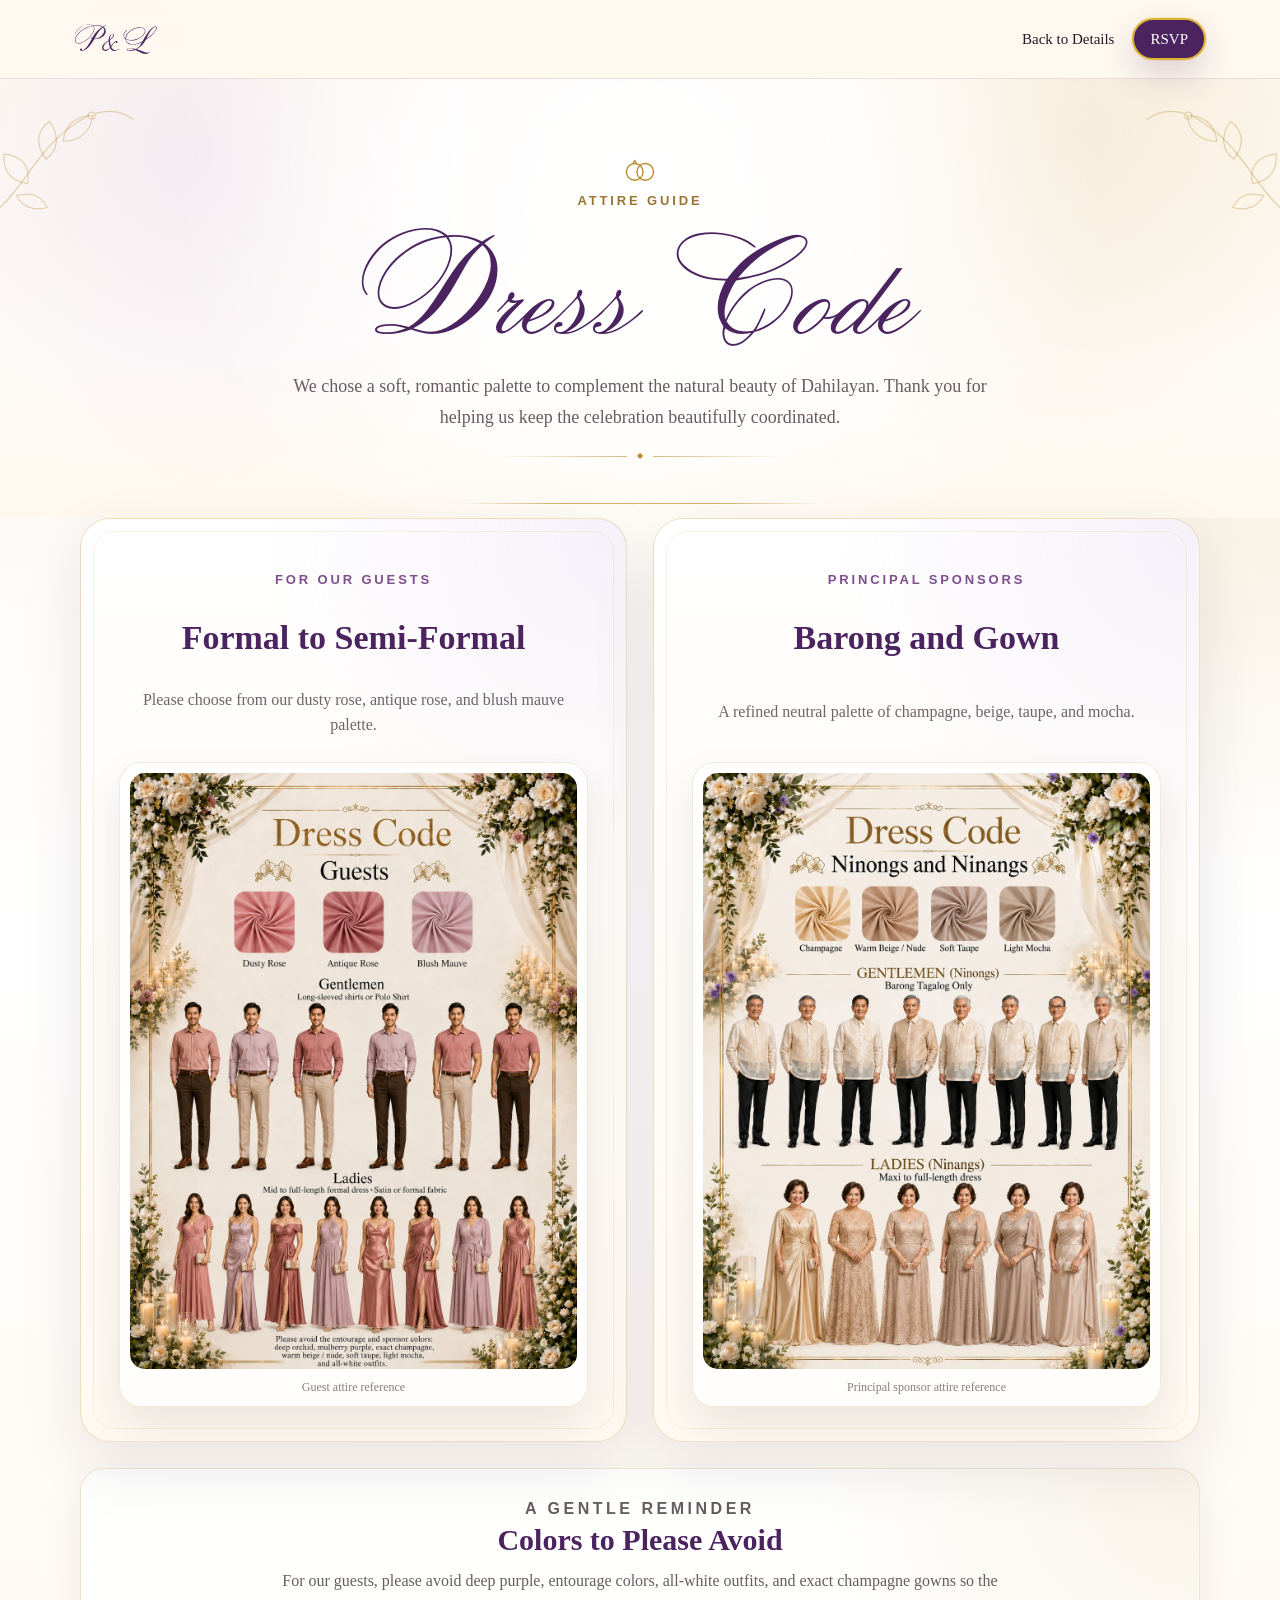
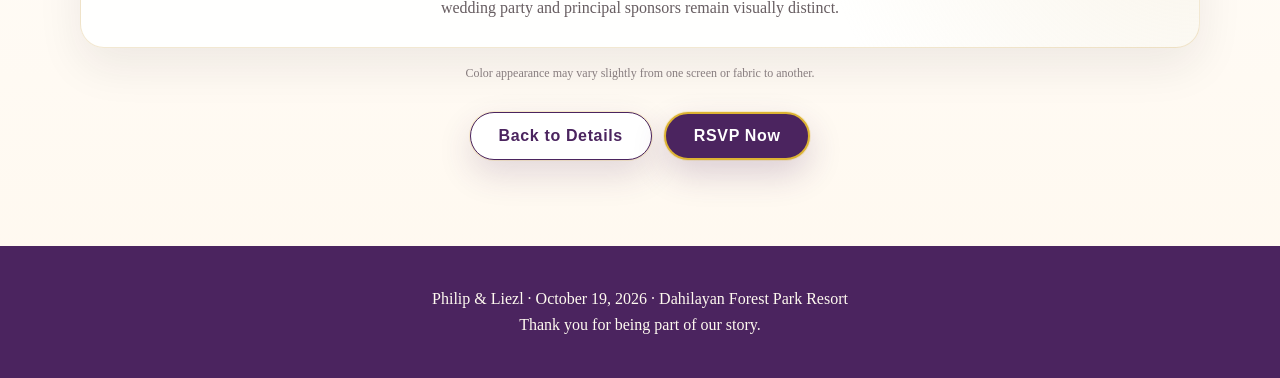
==== dress-code.html @ 493ddd89 "Change Dress Code bottom RSVP button text" ====
<!DOCTYPE html>
<html lang="en">
<head>
  <meta charset="UTF-8" />
  <meta name="viewport" content="width=device-width, initial-scale=1.0" />
  <title>Dress Code | Philip & Liezl</title>
  <meta name="description" content="Wedding dress code and color palette for Philip and Liezl's celebration on October 19, 2026." />
  <link rel="stylesheet" href="styles.css?v=dress-code-20260919" />
  <style>
    body {
      background:
        radial-gradient(circle at 10% 0%, rgba(217,198,232,.34), transparent 28%),
        radial-gradient(circle at 94% 14%, rgba(239,226,200,.68), transparent 28%),
        linear-gradient(180deg, #fffaf0 0%, #fff 48%, #fff8ee 100%);
    }

    .dress-page-hero {
      position: relative;
      overflow: hidden;
      padding: 78px 22px 58px;
      text-align: center;
      isolation: isolate;
      background:
        radial-gradient(circle at 50% 22%, rgba(255,255,255,.98) 0%, rgba(255,255,255,.78) 32%, transparent 64%),
        radial-gradient(circle at 16% 18%, rgba(217,198,232,.30), transparent 30%),
        radial-gradient(circle at 84% 12%, rgba(239,226,200,.58), transparent 30%),
        linear-gradient(180deg, #fffaf2 0%, #fffdf9 64%, #fff8ee 100%);
    }

    .dress-page-hero::after {
      content: "";
      position: absolute;
      left: 50%;
      bottom: 14px;
      width: min(360px, 62vw);
      height: 1px;
      transform: translateX(-50%);
      background: linear-gradient(90deg, transparent, rgba(199,158,73,.80) 28%, rgba(199,158,73,.80) 72%, transparent);
    }

    .dress-page-hero > * {
      position: relative;
      z-index: 2;
    }

    .dress-hero-rings {
      width: 42px;
      height: 28px;
      margin: 0 auto 8px;
      color: #b88a2e;
    }

    .dress-hero-rings svg {
      display: block;
      width: 100%;
      height: 100%;
    }

    .dress-hero-corner {
      position: absolute;
      z-index: 1;
      top: 18px;
      width: 178px;
      height: 132px;
      color: rgba(184,138,46,.34);
      pointer-events: none;
    }

    .dress-hero-corner svg {
      width: 100%;
      height: 100%;
      display: block;
      overflow: visible;
    }

    .dress-hero-corner.left {
      left: 0;
      transform: translate(-14px, -2px);
    }

    .dress-hero-corner.right {
      right: 0;
      transform: translate(14px, -2px) scaleX(-1);
    }

    .dress-page-hero .eyebrow {
      margin-top: 0;
      color: #9b7430;
    }

    .dress-hero-divider {
      display: flex;
      align-items: center;
      justify-content: center;
      gap: 10px;
      width: min(290px, 66vw);
      margin: 20px auto 0;
      color: #b88a2e;
      font-size: 8px;
      line-height: 1;
    }

    .dress-hero-divider::before,
    .dress-hero-divider::after {
      content: "";
      flex: 1;
      height: 1px;
      background: linear-gradient(90deg, transparent, rgba(184,138,46,.58));
    }

    .dress-hero-divider::after {
      background: linear-gradient(90deg, rgba(184,138,46,.58), transparent);
    }

    @font-face {
      font-family: "Citadel Script Std";
      src:
        url("assets/Citadel-Script-Std-Regular.otf") format("opentype"),
        local("Citadel Script Std"),
        local("CitadelScriptStd");
      font-style: normal;
      font-weight: 400;
      font-display: swap;
    }

    .dress-page-hero h1 {
      margin: 4px 0 12px;
      color: var(--deep-purple);
      font-size: clamp(48px, 7vw, 76px);
      line-height: 1.04;
    }

    .dress-page-title {
      width: auto;
      margin: 2px auto 10px !important;
      color: var(--deep-purple) !important;
      font-family: "Citadel Script Std", cursive !important;
      font-size: clamp(78px, 11vw, 132px) !important;
      font-weight: 400 !important;
      font-style: normal !important;
      line-height: 1.06 !important;
      letter-spacing: normal !important;
      text-transform: none !important;
      text-align: center;
    }

    .dress-page-hero .center-text {
      max-width: 720px;
      margin: 0 auto;
      color: rgba(60,47,53,.78);
      font-size: 18px;
      line-height: 1.7;
    }

    .dress-page-wrap {
      width: min(1120px, calc(100% - 32px));
      margin: 0 auto 86px;
    }

    .dress-guide-grid {
      display: grid;
      grid-template-columns: 1fr 1fr;
      gap: 26px;
      align-items: stretch;
    }

    .dress-guide-card {
      position: relative;
      overflow: hidden;
      padding: 38px 38px 34px;
      border-radius: 30px;
      background:
        radial-gradient(circle at 100% 0%, rgba(217,198,232,.24), transparent 34%),
        linear-gradient(180deg, rgba(255,255,255,.98), rgba(255,249,241,.98));
      border: 1px solid rgba(199,158,73,.30);
      box-shadow: 0 24px 64px rgba(36,23,38,.10);
    }

    .dress-guide-card::before {
      content: "";
      position: absolute;
      inset: 12px;
      border: 1px solid rgba(199,158,73,.13);
      border-radius: 22px;
      pointer-events: none;
    }

    .dress-guide-card > * {
      position: relative;
      z-index: 1;
    }

    .dress-guide-card .eyebrow {
      min-height: 18px;
      margin-bottom: 0;
      display: flex;
      align-items: center;
      justify-content: center;
    }

    .dress-guide-card h2 {
      min-height: 82px;
      margin: 8px 0 8px;
      display: flex;
      align-items: center;
      justify-content: center;
      text-align: center;
      font-size: 34px;
      line-height: 1.15;
    }

    .dress-type {
      min-height: 52px;
      margin: 0 0 24px;
      display: flex;
      align-items: center;
      justify-content: center;
      text-align: center;
      color: rgba(60,47,53,.74);
      font-size: 16px;
      line-height: 1.6;
    }

    .dress-reference-frame {
      margin: 20px 0 0;
      padding: 10px;
      border-radius: 22px;
      background: rgba(255,255,255,.82);
      border: 1px solid rgba(199,158,73,.22);
      box-shadow: 0 18px 42px rgba(36,23,38,.09);
    }

    .dress-reference-image {
      display: block;
      width: 100%;
      height: auto;
      border-radius: 15px;
      image-rendering: auto;
    }

    .dress-reference-caption {
      margin: 10px 8px 0;
      color: rgba(60,47,53,.62);
      font-size: 12px;
      line-height: 1.45;
      text-align: center;
    }

    .dress-note-panel {
      margin-top: 26px;
      padding: 26px 28px;
      border-radius: 24px;
      background:
        radial-gradient(circle at 100% 0%, rgba(239,226,200,.38), transparent 34%),
        rgba(255,255,255,.86);
      border: 1px solid rgba(199,158,73,.24);
      box-shadow: 0 18px 46px rgba(36,23,38,.08);
      text-align: center;
    }

    .dress-note-panel h2 {
      margin: 0 0 10px;
      color: var(--deep-purple);
      font-size: 30px;
    }

    .dress-note-panel p {
      max-width: 760px;
      margin: 0 auto;
      color: rgba(60,47,53,.78);
      font-size: 16px;
      line-height: 1.7;
    }

    .dress-actions {
      display: flex;
      gap: 12px;
      justify-content: center;
      flex-wrap: wrap;
      margin-top: 30px;
    }

    .dress-actions .btn.secondary {
      background: #ffffff !important;
      color: var(--deep-purple) !important;
      border: 1px solid var(--deep-purple) !important;
      box-shadow: 0 14px 34px rgba(75, 36, 95, 0.16), 0 0 0 1px rgba(242, 213, 107, 0.28) !important;
    }

    .dress-actions .btn.secondary:hover {
      background: #fffaf0 !important;
      color: var(--deep-purple) !important;
      border: 2px solid #dcb333 !important;
      box-shadow: 0 18px 40px rgba(75, 36, 95, 0.22), 0 0 0 1px rgba(242, 213, 107, 0.42) !important;
    }

    .screen-note {
      margin-top: 16px;
      color: rgba(60,47,53,.60);
      font-size: 12px;
      line-height: 1.5;
      text-align: center;
    }

    @media (max-width: 820px) {
      .dress-page-hero {
        padding: 56px 18px 46px;
      }

      .dress-hero-corner {
        top: 8px;
        width: 112px;
        height: 86px;
        color: rgba(184,138,46,.26);
      }

      .dress-hero-corner.left {
        transform: translate(-24px, -4px);
      }

      .dress-hero-corner.right {
        transform: translate(24px, -4px) scaleX(-1);
      }

      .dress-hero-rings {
        width: 36px;
        height: 24px;
        margin-bottom: 7px;
      }

      .dress-hero-divider {
        margin-top: 17px;
      }

      .dress-page-hero h1 {
        font-size: 52px;
      }

      .dress-page-title {
        width: auto;
        font-size: clamp(68px, 19vw, 96px) !important;
        line-height: 1.08 !important;
      }

      .dress-page-hero .center-text {
        font-size: 16px;
      }

      .dress-guide-grid {
        grid-template-columns: 1fr;
      }

      .dress-guide-card {
        padding: 30px 22px 27px;
      }

      .dress-guide-card .eyebrow,
      .dress-guide-card h2,
      .dress-type {
        min-height: auto;
      }
    }

    @media (max-width: 520px) {
      .dress-page-wrap {
        width: calc(100% - 20px);
        margin-bottom: 60px;
      }

      .dress-reference-frame {
        padding: 7px;
        border-radius: 18px;
      }

      .dress-reference-image {
        border-radius: 12px;
      }

      .dress-note-panel {
        padding: 22px 18px;
      }

      .dress-actions .btn {
        width: min(100%, 260px);
        text-align: center;
      }
    }
  
    /* Keep the Dress Code header fully visible on phones. */
    @media (max-width: 860px) {
      .site-header .navbar {
        width: 100%;
        min-height: 64px;
        padding: 11px 14px;
        gap: 10px;
      }

      .site-header .logo,
      .site-header .logo-image {
        width: 70px;
      }

      .site-header .logo {
        height: auto;
        flex: 0 0 70px;
      }

      .site-header .dress-page-nav {
        position: static !important;
        inset: auto !important;
        display: flex !important;
        flex: 1 1 auto;
        flex-direction: row !important;
        align-items: center;
        justify-content: flex-end;
        gap: 8px;
        min-width: 0;
        padding: 0 !important;
        background: transparent !important;
        box-shadow: none !important;
      }

      .site-header .dress-page-nav a {
        display: inline-flex;
        align-items: center;
        justify-content: center;
        min-height: 38px;
        padding: 8px 10px;
        border: 1px solid rgba(75,36,95,.14);
        border-radius: 999px;
        background: rgba(255,255,255,.58);
        color: var(--deep-purple);
        font-size: 12px;
        line-height: 1.1;
        text-align: center;
        white-space: nowrap;
      }
    }

    @media (max-width: 380px) {
      .site-header .navbar {
        padding-left: 10px;
        padding-right: 10px;
        gap: 7px;
      }

      .site-header .logo,
      .site-header .logo-image {
        width: 62px;
      }

      .site-header .logo {
        flex-basis: 62px;
      }

      .site-header .dress-page-nav {
        gap: 6px;
      }

      .site-header .dress-page-nav a {
        min-height: 36px;
        padding: 7px 8px;
        font-size: 11px;
      }
    }


    @media (min-width: 861px) {
      .site-header .dress-page-nav a {
        position: relative;
        text-decoration: none !important;
      }

      .site-header .dress-page-nav a::after {
        content: "";
        position: absolute;
        left: 0;
        right: 0;
        bottom: -5px;
        height: 2px;
        background: #7d4f8d;
        transform: scaleX(0);
        transform-origin: center;
        transition: transform 0.2s ease;
      }

      .site-header .dress-page-nav a:hover::after {
        transform: scaleX(1);
      }
    }

    .site-header .dress-page-nav a:last-child {
      display: inline-flex;
      align-items: center;
      justify-content: center;
      min-height: 42px;
      padding: 10px 16px;
      border: 2px solid #dcb333 !important;
      border-radius: 999px;
      background: var(--deep-purple) !important;
      color: #ffffff !important;
      box-shadow: 0 14px 34px rgba(75, 36, 95, 0.20), 0 0 0 1px rgba(242, 213, 107, 0.28);
      transition: transform 0.2s ease, box-shadow 0.2s ease, background-color 0.2s ease;
    }

    .site-header .dress-page-nav a:last-child:hover {
      transform: translateY(-3px);
      box-shadow: 0 18px 40px rgba(75, 36, 95, 0.24), 0 0 0 1px rgba(242, 213, 107, 0.42);
    }

    .site-header .dress-page-nav a:last-child::after {
      display: none !important;
    }

    @media (max-width: 860px) {
      .site-header .dress-page-nav a:last-child {
        min-height: 38px;
        padding: 8px 10px;
      }
    }

    @media (max-width: 380px) {
      .site-header .dress-page-nav a:last-child {
        min-height: 36px;
        padding: 7px 8px;
      }
    }

  </style>
</head>
<body>
  <header class="site-header">
    <nav class="navbar">
      <a href="index.html#home" class="logo" aria-label="Philip and Liezl wedding home">
        <img src="assets/logo-pl.svg" alt="P&L" class="logo-image" />
      </a>
      <div class="nav-links dress-page-nav">
        <a href="index.html#details">Back to Details</a>
        <a href="index.html#rsvp">RSVP</a>
      </div>
    </nav>
  </header>

  <main>
    <section class="dress-page-hero">
      <span class="dress-hero-corner left" aria-hidden="true">
        <svg viewBox="0 0 180 132" fill="none" xmlns="http://www.w3.org/2000/svg">
          <path d="M7 119C43 91 51 48 104 20" stroke="currentColor" stroke-width="1.4"/>
          <path d="M42 89C22 86 17 72 18 59C34 60 46 70 42 89Z" stroke="currentColor" stroke-width="1.2"/>
          <path d="M61 64C48 48 53 34 64 26C74 39 74 54 61 64Z" stroke="currentColor" stroke-width="1.2"/>
          <path d="M78 46C80 27 94 20 108 20C106 35 96 46 78 46Z" stroke="currentColor" stroke-width="1.2"/>
          <path d="M31 101C45 97 56 101 62 113C48 117 36 112 31 101Z" stroke="currentColor" stroke-width="1.2"/>
          <circle cx="107" cy="20" r="3.5" stroke="currentColor" stroke-width="1.2"/>
          <path d="M111 18C124 14 138 16 149 24" stroke="currentColor" stroke-width="1.1"/>
        </svg>
      </span>
      <span class="dress-hero-corner right" aria-hidden="true">
        <svg viewBox="0 0 180 132" fill="none" xmlns="http://www.w3.org/2000/svg">
          <path d="M7 119C43 91 51 48 104 20" stroke="currentColor" stroke-width="1.4"/>
          <path d="M42 89C22 86 17 72 18 59C34 60 46 70 42 89Z" stroke="currentColor" stroke-width="1.2"/>
          <path d="M61 64C48 48 53 34 64 26C74 39 74 54 61 64Z" stroke="currentColor" stroke-width="1.2"/>
          <path d="M78 46C80 27 94 20 108 20C106 35 96 46 78 46Z" stroke="currentColor" stroke-width="1.2"/>
          <path d="M31 101C45 97 56 101 62 113C48 117 36 112 31 101Z" stroke="currentColor" stroke-width="1.2"/>
          <circle cx="107" cy="20" r="3.5" stroke="currentColor" stroke-width="1.2"/>
          <path d="M111 18C124 14 138 16 149 24" stroke="currentColor" stroke-width="1.1"/>
        </svg>
      </span>

      <div class="dress-hero-rings" aria-hidden="true">
        <svg viewBox="0 0 48 30" fill="none" xmlns="http://www.w3.org/2000/svg">
          <circle cx="18" cy="16" r="9.5" stroke="currentColor" stroke-width="1.6"/>
          <circle cx="30" cy="16" r="9.5" stroke="currentColor" stroke-width="1.6"/>
          <path d="M16.2 5.8L18 2.8L19.8 5.8" stroke="currentColor" stroke-width="1.4" stroke-linecap="round" stroke-linejoin="round"/>
        </svg>
      </div>
      <p class="eyebrow">Attire Guide</p>
      <h1 class="dress-page-title">Dress Code</h1>
      <p class="center-text">
        We chose a soft, romantic palette to complement the natural beauty of Dahilayan.
        Thank you for helping us keep the celebration beautifully coordinated.
      </p>
      <div class="dress-hero-divider" aria-hidden="true"><span>◆</span></div>
    </section>

    <section class="dress-page-wrap">
      <div class="dress-guide-grid">
        <article class="dress-guide-card">
          <p class="eyebrow" style="text-align:center;">For Our Guests</p>
          <h2>Formal to Semi-Formal</h2>
          <p class="dress-type">Please choose from our dusty rose, antique rose, and blush mauve palette.</p>

          <figure class="dress-reference-frame">
            <img
              src="assets/dress-code-guests.webp"
              alt="Guest dress code guide showing dusty rose, antique rose, and blush mauve attire examples for gentlemen and ladies"
              class="dress-reference-image"
              width="1086"
              height="1448"
              loading="eager"
              decoding="async"
            />
            <figcaption class="dress-reference-caption">Guest attire reference</figcaption>
          </figure>
        </article>

        <article class="dress-guide-card">
          <p class="eyebrow" style="text-align:center;">Principal Sponsors</p>
          <h2>Barong and Gown</h2>
          <p class="dress-type">A refined neutral palette of champagne, beige, taupe, and mocha.</p>

          <figure class="dress-reference-frame">
            <img
              src="assets/dress-code-sponsors.webp"
              alt="Principal sponsors dress code guide showing Barong Tagalog for Ninongs and neutral-tone full-length gowns for Ninangs"
              class="dress-reference-image"
              width="1086"
              height="1448"
              loading="eager"
              decoding="async"
            />
            <figcaption class="dress-reference-caption">Principal sponsor attire reference</figcaption>
          </figure>
        </article>
      </div>

      <div class="dress-note-panel">
        <p class="eyebrow">A Gentle Reminder</p>
        <h2>Colors to Please Avoid</h2>
        <p>
          For our guests, please avoid deep purple, entourage colors, all-white outfits,
          and exact champagne gowns so the wedding party and principal sponsors remain visually distinct.
        </p>
      </div>

      <p class="screen-note">Color appearance may vary slightly from one screen or fabric to another.</p>

      <div class="dress-actions">
        <a href="index.html#details" class="btn secondary">Back to Details</a>
        <a href="index.html#rsvp" class="btn primary">RSVP Now</a>
      </div>
    </section>
  </main>

  <footer class="footer">
    <p>Philip &amp; Liezl · October 19, 2026 · Dahilayan Forest Park Resort</p>
    <p>Thank you for being part of our story.</p>
  </footer>
</body>
</html>
---- styles.css ----
:root {
  --champagne: #efe2c8;
  --cream: #fffaf0;
  --deep-purple: #4b245f;
  --orchid: #7d4f8d;
  --mauve: #b9849c;
  --rose: #c88b91;
  --rose-gold-dark: #a95f62;
  --rose-gold: #d79a92;
  --rose-gold-light: #f6d2c5;
  --dark: #241726;
  --text: #3c2f35;
  --white: #ffffff;
  --shadow: 0 20px 50px rgba(36, 23, 38, 0.12);
}

* {
  box-sizing: border-box;
}

html {
  scroll-behavior: smooth;
}

body {
  margin: 0;
  font-family: Georgia, "Times New Roman", serif;
  color: var(--text);
  background: var(--cream);
}

.site-header {
  position: sticky;
  top: 0;
  z-index: 20;
  background: rgba(255, 250, 240, 0.92);
  backdrop-filter: blur(14px);
  border-bottom: 1px solid rgba(75, 36, 95, 0.12);
}

.navbar {
  max-width: 1180px;
  margin: 0 auto;
  padding: 18px 24px;
  display: flex;
  align-items: center;
  justify-content: space-between;
}

.logo {
  display: inline-flex;
  align-items: center;
  width: 84px;
  height: 38px;
  text-decoration: none;
}

.logo-image {
  display: block;
  width: 84px;
  height: auto;
}

.nav-links {
  display: flex;
  gap: 18px;
  align-items: center;
}

.nav-links a {
  color: var(--dark);
  text-decoration: none;
  font-size: 15px;
}

.menu-toggle {
  display: none;
  border: 0;
  background: transparent;
  font-size: 28px;
  color: var(--deep-purple);
}

.hero {
  min-height: 88vh;
  position: relative;
  display: grid;
  place-items: center;
  text-align: center;
  padding: 80px 24px;
  background-image:
    linear-gradient(rgba(42, 22, 34, 0.08), rgba(42, 22, 34, 0.18)),
    url("assets/hero-background.jpg?v=hero-hq-20260905");
  background-size: cover;
  background-position: center;
  color: var(--rose-gold);
}

.hero::after {
  content: "";
  position: absolute;
  inset: 0;
  background:
    radial-gradient(circle at center, rgba(255, 250, 244, 0.03) 0%, rgba(36, 23, 38, 0.20) 78%),
    linear-gradient(90deg, rgba(36, 23, 38, 0.18), rgba(36, 23, 38, 0.02) 45%, rgba(36, 23, 38, 0.18));
  pointer-events: none;
}

.hero-content {
  max-width: 1080px;
  position: relative;
  z-index: 1;
}

.eyebrow {
  text-transform: uppercase;
  letter-spacing: 0.22em;
  font-size: 13px;
  color: var(--orchid);
  font-family: Arial, sans-serif;
  font-weight: 700;
}

.hero .eyebrow,
.hero-event-date,
.hero-event-venue,
.hero-text {
  color: var(--rose-gold-light) !important;
  text-shadow:
    0 2px 2px rgba(78, 38, 46, 0.55),
    0 0 14px rgba(246, 210, 197, 0.48),
    0 0 28px rgba(169, 95, 98, 0.30) !important;
}

.hero-event-date,
.hero-event-venue {
  background-image: linear-gradient(105deg, #fff0e8 0%, #f2c5b8 24%, #c98581 52%, #f7d6c9 76%, #b76e79 100%);
  background-size: 180% auto;
  -webkit-background-clip: text;
  background-clip: text;
  -webkit-text-fill-color: transparent;
}

.hero-title {
  position: relative;
  width: min(95vw, 980px);
  aspect-ratio: 1653 / 400;
  margin: 10px auto 0;
  line-height: 1;
  filter: drop-shadow(0 10px 26px rgba(58, 25, 33, 0.36));
}

.hero-title::before {
  content: "";
  position: absolute;
  inset: 0;
  display: block;
  background-image: linear-gradient(105deg, #fff1e8 0%, #f4c7ba 24%, #b76e79 48%, #f8d6ca 72%, #c27a7a 100%);
  background-size: 190% auto;
  -webkit-mask: url("assets/hero-names.svg") center / contain no-repeat;
  mask: url("assets/hero-names.svg") center / contain no-repeat;
  z-index: 1;
}

.hero-title-image {
  display: block;
  width: 100%;
  max-width: 100%;
  height: auto;
  margin: 0 auto;
  opacity: 0;
}

h1 {
  font-size: clamp(54px, 9vw, 120px);
  line-height: 0.95;
  margin: 12px 0;
}

h2 {
  font-size: clamp(34px, 5vw, 58px);
  margin: 8px 0 18px;
  color: var(--deep-purple);
}

h3 {
  color: var(--deep-purple);
  font-size: 24px;
  margin-top: 0;
}

.date {
  font-size: 22px;
  margin: 18px 0 16px;
  text-shadow: 0 5px 20px rgba(0, 0, 0, 0.42);
}

.hero-text {
  max-width: 620px;
  margin: 0 auto 28px;
  font-size: 20px;
  line-height: 1.6;
}

.hero-buttons,
.center {
  display: flex;
  gap: 14px;
  justify-content: center;
  flex-wrap: wrap;
}

.btn {
  display: inline-flex;
  align-items: center;
  justify-content: center;
  min-height: 48px;
  border-radius: 999px;
  padding: 13px 28px;
  text-decoration: none;
  text-align: center;
  border: 2px solid #dcb333;
  background: var(--deep-purple);
  color: var(--white);
  cursor: pointer;
  font-family: Arial, sans-serif;
  font-weight: 700;
  line-height: 1;
  letter-spacing: 0.04em;
  box-shadow: 0 14px 34px rgba(75, 36, 95, 0.20), 0 0 0 1px rgba(242, 213, 107, 0.28);
  transition: transform 0.2s ease, box-shadow 0.2s ease, background-color 0.2s ease;
}

.btn:hover {
  transform: translateY(-3px);
  box-shadow: 0 18px 40px rgba(75, 36, 95, 0.24), 0 0 0 1px rgba(242, 213, 107, 0.42);
}

.btn.primary,
.btn.secondary,
.hero .btn.primary,
.hero .btn.secondary {
  background: var(--deep-purple) !important;
  color: var(--white) !important;
  border: 2px solid #dcb333 !important;
  box-shadow: 0 14px 34px rgba(75, 36, 95, 0.20), 0 0 0 1px rgba(242, 213, 107, 0.28) !important;
}

.btn.primary:hover,
.btn.secondary:hover,
.hero .btn.primary:hover,
.hero .btn.secondary:hover {
  transform: translateY(-3px);
  box-shadow: 0 18px 40px rgba(75, 36, 95, 0.24), 0 0 0 1px rgba(242, 213, 107, 0.42) !important;
}

.section {
  max-width: 1180px;
  margin: 0 auto;
  padding: 90px 24px;
}

.muted {
  max-width: none;
  background: linear-gradient(180deg, rgba(239, 226, 200, 0.42), rgba(255, 250, 240, 0.95));
}

.muted > * {
  max-width: 1180px;
  margin-left: auto;
  margin-right: auto;
}

.section-heading {
  text-align: center;
  margin-bottom: 38px;
}

.section-subtitle {
  max-width: 720px;
  margin: 0 auto;
  font-size: 18px;
  line-height: 1.7;
}

.center-text {
  max-width: 760px;
  margin: 0 auto 24px;
  text-align: center;
  font-size: 18px;
  line-height: 1.8;
}

.details-grid {
  display: grid;
  grid-template-columns: repeat(3, 1fr);
  gap: 22px;
}

.card {
  background: var(--white);
  padding: 30px;
  border-radius: 24px;
  box-shadow: var(--shadow);
  border: 1px solid rgba(75, 36, 95, 0.08);
}

.wedding-details-card {
  background: linear-gradient(180deg, #ffffff, #fff8ee);
}

.details-section {
  position: relative;
}

.details-layout {
  display: grid;
  grid-template-columns: 1.15fr 0.85fr;
  gap: 26px;
  align-items: stretch;
}

.detail-feature-card {
  position: relative;
  overflow: hidden;
  border-radius: 34px;
  padding: 48px;
  background:
    linear-gradient(135deg, rgba(255, 255, 255, 0.96), rgba(255, 248, 238, 0.96)),
    radial-gradient(circle at top right, rgba(217, 198, 232, 0.55), transparent 38%);
  box-shadow: 0 28px 70px rgba(36, 23, 38, 0.16);
  border: 1px solid rgba(75, 36, 95, 0.10);
}

.detail-feature-card::before {
  content: "";
  position: absolute;
  inset: 18px;
  border: 1px solid rgba(75, 36, 95, 0.12);
  border-radius: 26px;
  pointer-events: none;
}

.detail-side-grid {
  display: grid;
  gap: 22px;
}

.detail-card-soft {
  position: relative;
  background: linear-gradient(180deg, #ffffff, #fff8ee);
}

.detail-icon {
  width: 46px;
  height: 46px;
  display: grid;
  place-items: center;
  border-radius: 50%;
  margin-bottom: 16px;
  color: var(--deep-purple);
  background: rgba(217, 198, 232, 0.55);
  font-size: 22px;
}

.details-label {
  display: block;
  margin-bottom: 8px;
  color: var(--orchid);
  font-family: Arial, sans-serif;
  font-size: 13px;
  font-weight: 700;
  letter-spacing: 0.16em;
  text-transform: uppercase;
}

.details-main-date {
  display: block;
  margin-bottom: 24px;
  color: var(--deep-purple);
  font-size: 34px;
  line-height: 1.12;
}

.details-venue {
  margin: 0;
  color: var(--text);
  font-size: 26px;
  line-height: 1.35;
}

.detail-divider {
  width: 100%;
  height: 1px;
  margin: 30px 0;
  background: linear-gradient(90deg, transparent, rgba(75, 36, 95, 0.25), transparent);
}

.detail-mini-grid {
  display: grid;
  grid-template-columns: repeat(2, 1fr);
  gap: 18px;
}

.detail-mini-grid span {
  display: block;
  color: var(--orchid);
  font-family: Arial, sans-serif;
  font-size: 12px;
  font-weight: 700;
  letter-spacing: 0.12em;
  text-transform: uppercase;
}

.detail-mini-grid p {
  margin: 6px 0 0;
  font-size: 18px;
}

.card p,
.two-column p,
.faq-list p {
  line-height: 1.7;
}

.timeline {
  display: grid;
  gap: 18px;
  max-width: 760px;
}

.timeline div {
  display: grid;
  grid-template-columns: 140px 1fr;
  gap: 20px;
  align-items: center;
  background: var(--white);
  padding: 22px 26px;
  border-radius: 18px;
  box-shadow: var(--shadow);
}

.timeline span {
  color: var(--deep-purple);
  font-weight: 700;
  font-family: Arial, sans-serif;
}

.timeline p {
  margin: 0;
  font-size: 18px;
}

.rsvp-section {
  max-width: none;
  background:
    radial-gradient(circle at top left, rgba(217, 198, 232, 0.40), transparent 34%),
    linear-gradient(180deg, var(--cream), #ffffff);
}

.rsvp-card {
  max-width: 880px;
  margin: 0 auto;
  padding: 54px 34px;
  border-radius: 34px;
  background: rgba(255, 255, 255, 0.88);
  border: 1px solid rgba(75, 36, 95, 0.10);
  box-shadow: var(--shadow);
}

.search-box {
  max-width: 620px;
  margin: 0 auto 20px;
  display: flex;
  gap: 12px;
}

.search-box input {
  flex: 1;
  border-radius: 999px;
  border: 1px solid rgba(75, 36, 95, 0.22);
  padding: 16px 20px;
  font-size: 16px;
  outline: none;
}

.seat-result {
  max-width: 620px;
  margin: 0 auto;
  background: var(--white);
  border-radius: 22px;
  padding: 26px;
  min-height: 90px;
  box-shadow: var(--shadow);
  text-align: center;
  font-size: 18px;
}

.two-column {
  display: grid;
  grid-template-columns: 1fr 1fr;
  gap: 28px;
  align-items: stretch;
}

.location-card {
  display: grid;
  grid-template-columns: 0.85fr 1.15fr;
  gap: 0;
  overflow: hidden;
  border-radius: 34px;
  background: var(--white);
  box-shadow: var(--shadow);
  border: 1px solid rgba(75, 36, 95, 0.08);
}

.location-copy {
  padding: 42px;
}

.location-copy p {
  line-height: 1.75;
  margin-bottom: 20px;
}

.map-embed {
  min-height: 380px;
  background: var(--champagne);
}

.map-embed iframe {
  width: 100%;
  height: 100%;
  min-height: 380px;
  border: 0;
  display: block;
}

.map-placeholder {
  min-height: 260px;
  border-radius: 24px;
  background:
    linear-gradient(rgba(75, 36, 95, 0.7), rgba(75, 36, 95, 0.7)),
    url("https://images.unsplash.com/photo-1500530855697-b586d89ba3ee?auto=format&fit=crop&w=1000&q=80");
  background-size: cover;
  display: grid;
  place-items: center;
  color: white;
  font-size: 22px;
  text-align: center;
  padding: 30px;
}

.faq-list {
  max-width: 820px;
  margin: 0 auto;
  display: grid;
  gap: 14px;
}

details {
  background: var(--white);
  padding: 22px 26px;
  border-radius: 18px;
  box-shadow: var(--shadow);
}

summary {
  cursor: pointer;
  color: var(--deep-purple);
  font-weight: 700;
  font-size: 18px;
}

.gallery-grid {
  display: grid;
  grid-template-columns: repeat(4, 1fr);
  gap: 18px;
}

.gallery-card {
  min-height: 260px;
  border-radius: 28px;
  background:
    linear-gradient(135deg, rgba(75, 36, 95, 0.12), rgba(185, 132, 156, 0.28)),
    linear-gradient(135deg, var(--champagne), #ffffff);
  display: flex;
  flex-direction: column;
  justify-content: flex-end;
  padding: 24px;
  color: var(--deep-purple);
  font-weight: 700;
  border: 1px solid rgba(75, 36, 95, 0.10);
  box-shadow: var(--shadow);
}

.gallery-card span {
  font-size: 18px;
}

.gallery-card p {
  margin: 6px 0 0;
  font-size: 14px;
  font-family: Arial, sans-serif;
  letter-spacing: 0.08em;
  text-transform: uppercase;
  opacity: 0.75;
}

.small-note {
  text-align: center;
  font-size: 14px;
  opacity: 0.75;
}

.footer {
  text-align: center;
  background: var(--deep-purple);
  color: var(--cream);
  padding: 36px 24px;
}

.footer p {
  margin: 8px 0;
}

/* Luxury Wedding Details design */
#details.details-section {
  max-width: none !important;
  padding: 94px 24px 98px !important;
  overflow: hidden;
  background:
    radial-gradient(circle at 10% 6%, rgba(217, 198, 232, 0.34), transparent 30%),
    radial-gradient(circle at 92% 92%, rgba(239, 226, 200, 0.68), transparent 32%),
    linear-gradient(180deg, #fffaf0 0%, #ffffff 48%, #fff8ee 100%);
}

#details.details-section > .section-heading,
#details.details-section > .details-layout {
  display: none !important;
}

#details.details-section::before {
  content: "";
  display: block;
  width: min(100%, 1080px);
  aspect-ratio: 4 / 3;
  margin: 0 auto;
  border-radius: 32px;
  background: #fffaf4 url("assets/details-wedding-design.webp?v=details-luxury-20260913") center / contain no-repeat;
  border: 1px solid rgba(194, 148, 69, 0.36);
  box-shadow: 0 32px 90px rgba(36, 23, 38, 0.16);
}

#details.details-section::after {
  content: "";
  position: absolute;
  inset: 38px;
  border: 1px solid rgba(194, 148, 69, 0.13);
  border-radius: 38px;
  pointer-events: none;
}

/* Principal Sponsors first, Guests second */
.dress-code-groups .dress-code-group:first-child {
  order: 2;
}

.dress-code-groups .dress-code-group:nth-child(2) {
  order: 1;
}

@media (max-width: 980px) {
  .details-layout,
  .location-card {
    grid-template-columns: 1fr;
  }

  .gallery-grid {
    grid-template-columns: repeat(2, 1fr);
  }
}

@media (max-width: 860px) {
  .menu-toggle {
    display: block;
  }

  .nav-links {
    display: none;
    position: absolute;
    top: 69px;
    left: 0;
    right: 0;
    background: var(--cream);
    padding: 22px;
    flex-direction: column;
    box-shadow: var(--shadow);
  }

  .nav-links.open {
    display: flex;
  }

  .details-grid,
  .two-column,
  .gallery-grid,
  .detail-mini-grid {
    grid-template-columns: 1fr;
  }

  .detail-feature-card,
  .location-copy,
  .rsvp-card {
    padding: 32px 24px;
  }

  .timeline div {
    grid-template-columns: 1fr;
    gap: 8px;
  }

  .search-box {
    flex-direction: column;
  }

  .hero-title {
    width: min(96vw, 760px);
  }

  .hero-event-details {
    gap: 4px !important;
    margin: 12px 0 14px !important;
  }

  .hero-event-date {
    font-size: clamp(23px, 7.2vw, 30px) !important;
    line-height: 1.08 !important;
  }

  .hero-event-venue {
    font-size: clamp(14px, 4vw, 18px) !important;
    line-height: 1.3 !important;
  }

  .details-main-date {
    font-size: 34px;
  }

  .details-venue {
    font-size: 22px;
  }

  #details.details-section {
    padding: 70px 14px !important;
  }

  #details.details-section::before {
    width: 100%;
    border-radius: 22px;
  }

  #details.details-section::after {
    inset: 18px;
    border-radius: 28px;
  }

  .section {
    padding: 70px 20px;
  }
}
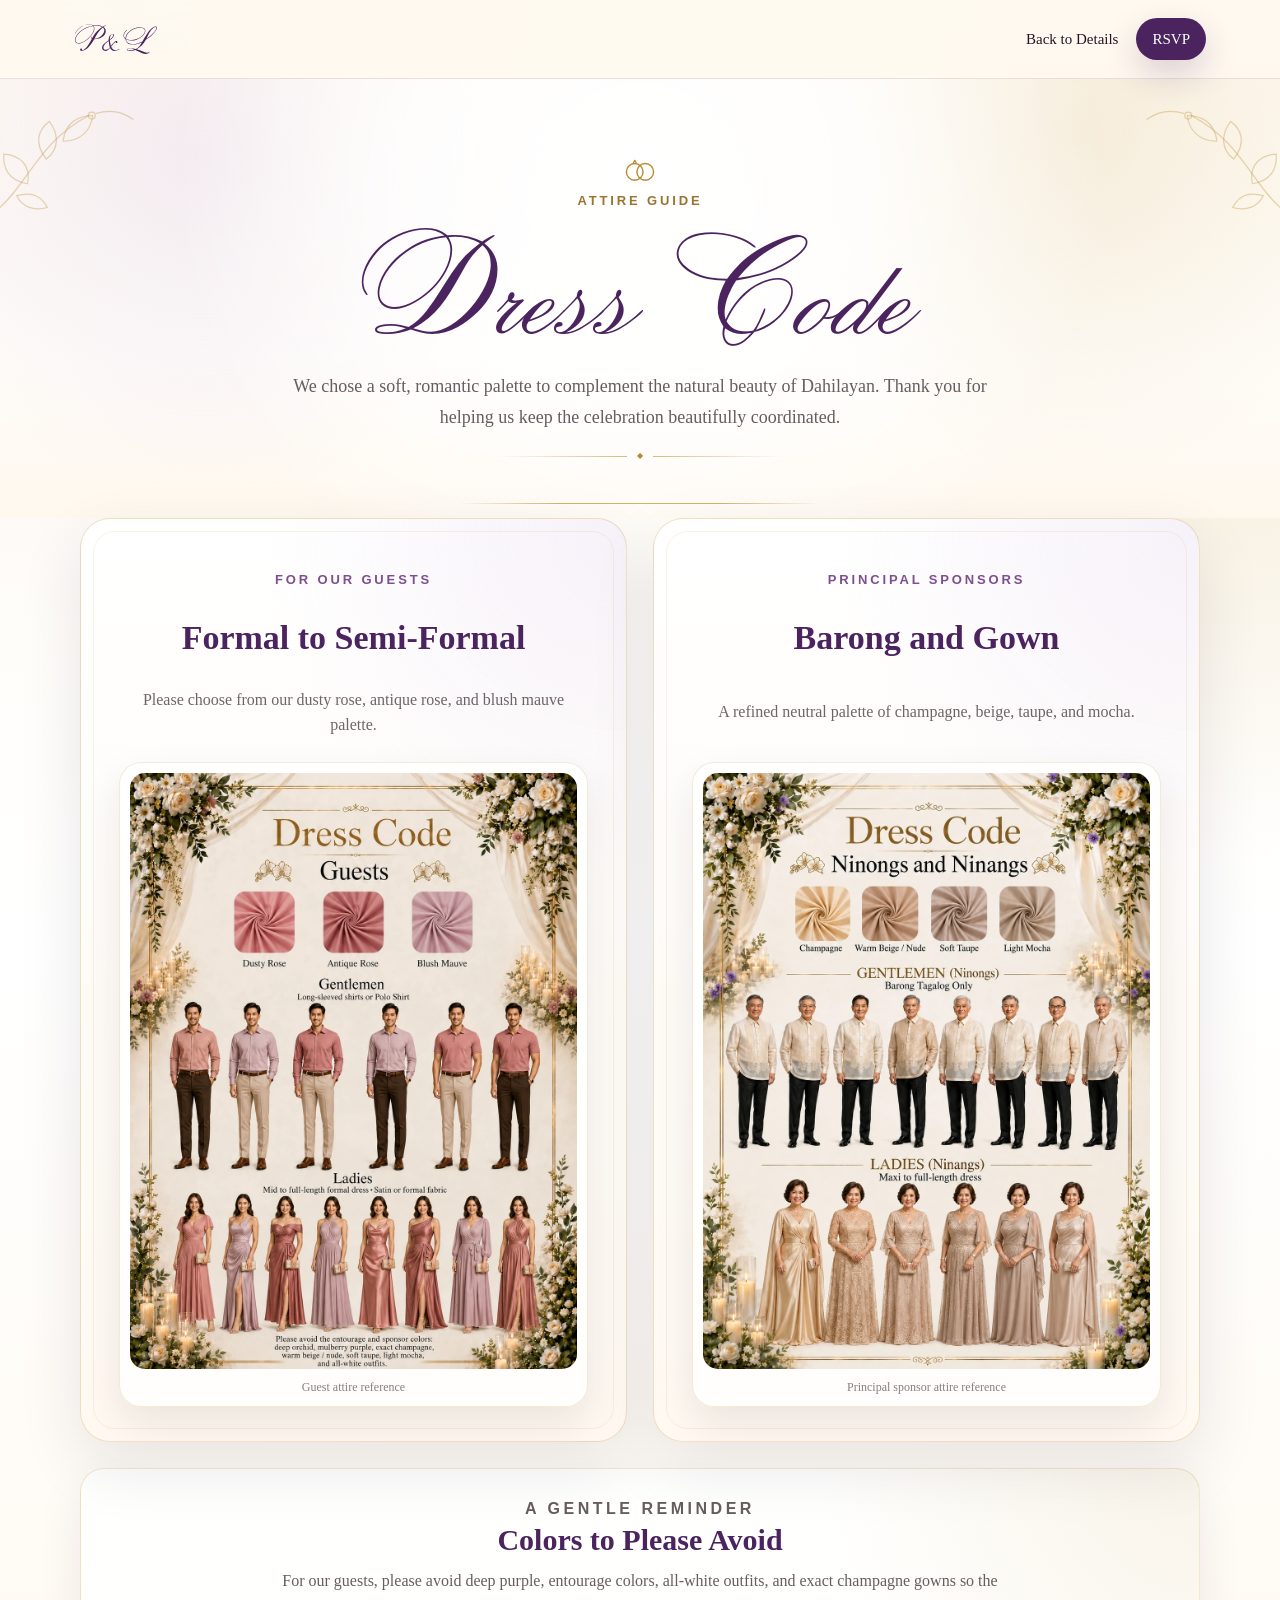
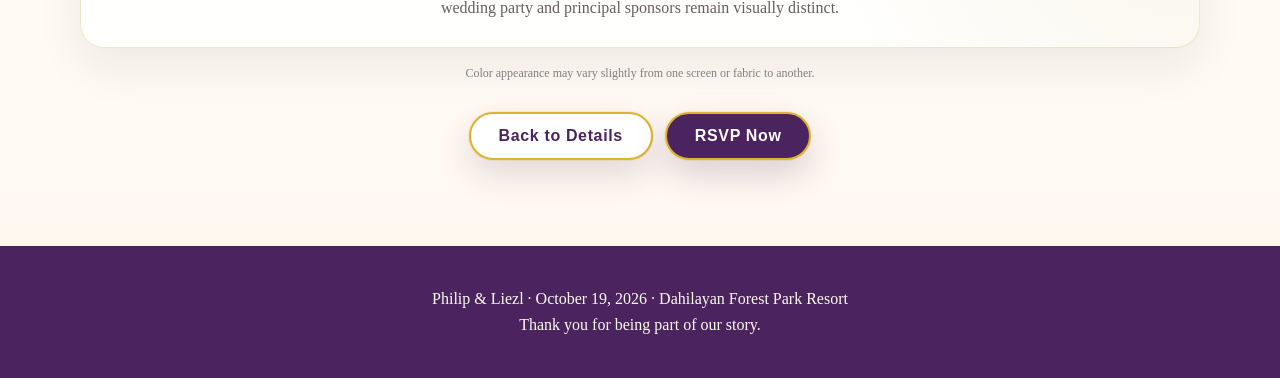
==== commit fba867df: "Remove gold outline from Dress Code RSVP nav button" ====
--- a/dress-code.html
+++ b/dress-code.html
@@ -283,7 +283,7 @@
     .dress-actions .btn.secondary {
       background: #ffffff !important;
       color: var(--deep-purple) !important;
-      border: 1px solid var(--deep-purple) !important;
+      border: 2px solid #dcb333 !important;
       box-shadow: 0 14px 34px rgba(75, 36, 95, 0.16), 0 0 0 1px rgba(242, 213, 107, 0.28) !important;
     }
 
@@ -495,17 +495,17 @@
       justify-content: center;
       min-height: 42px;
       padding: 10px 16px;
-      border: 2px solid #dcb333 !important;
+      border: none !important;
       border-radius: 999px;
       background: var(--deep-purple) !important;
       color: #ffffff !important;
-      box-shadow: 0 14px 34px rgba(75, 36, 95, 0.20), 0 0 0 1px rgba(242, 213, 107, 0.28);
+      box-shadow: 0 14px 34px rgba(75, 36, 95, 0.20);
       transition: transform 0.2s ease, box-shadow 0.2s ease, background-color 0.2s ease;
     }
 
     .site-header .dress-page-nav a:last-child:hover {
       transform: translateY(-3px);
-      box-shadow: 0 18px 40px rgba(75, 36, 95, 0.24), 0 0 0 1px rgba(242, 213, 107, 0.42);
+      box-shadow: 0 18px 40px rgba(75, 36, 95, 0.24);
     }
 
     .site-header .dress-page-nav a:last-child::after {
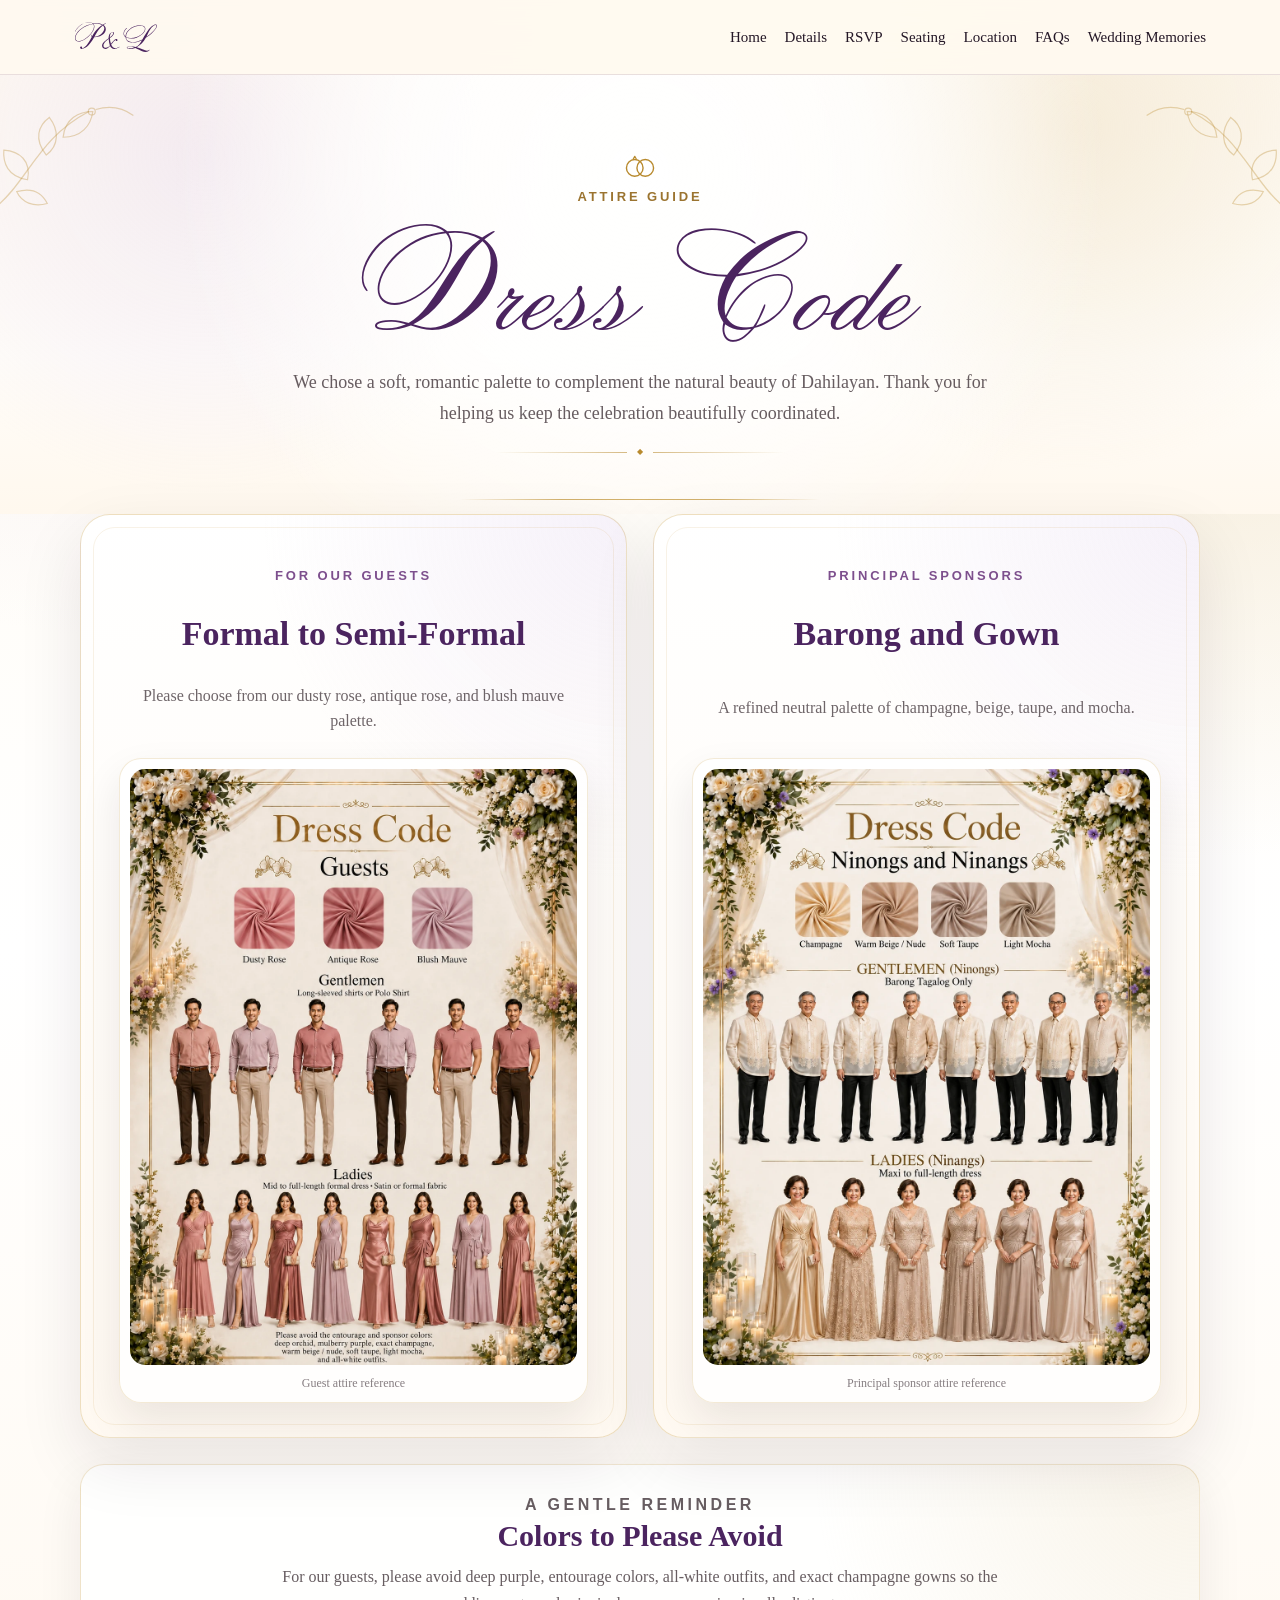
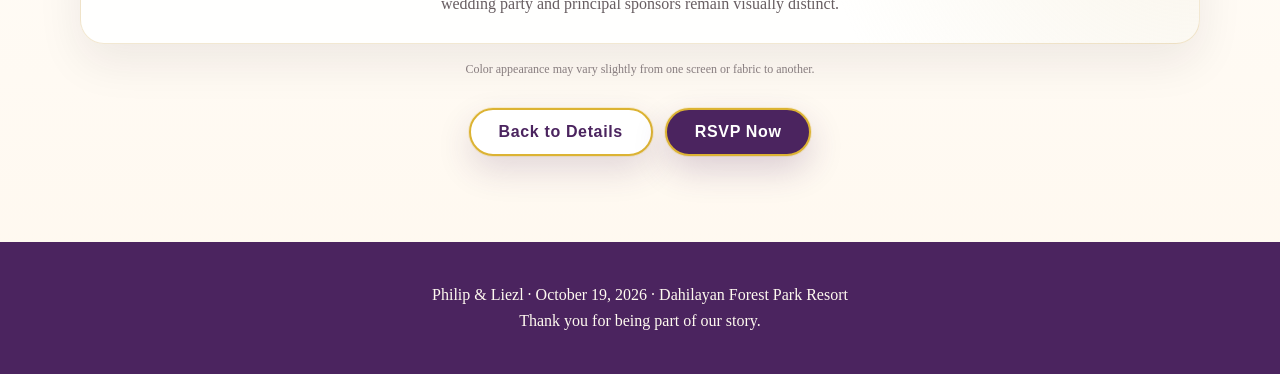
==== commit 028e34b3: "Match Dress Code navigation to homepage" ====
--- a/dress-code.html
+++ b/dress-code.html
@@ -534,9 +534,15 @@
       <a href="index.html#home" class="logo" aria-label="Philip and Liezl wedding home">
         <img src="assets/logo-pl.svg" alt="P&L" class="logo-image" />
       </a>
-      <div class="nav-links dress-page-nav">
-        <a href="index.html#details">Back to Details</a>
+      <button class="menu-toggle" aria-label="Open menu">☰</button>
+      <div class="nav-links">
+        <a href="index.html#home">Home</a>
+        <a href="index.html#details">Details</a>
         <a href="index.html#rsvp">RSVP</a>
+        <a href="index.html#seating">Seating</a>
+        <a href="index.html#location">Location</a>
+        <a href="index.html#faqs">FAQs</a>
+        <a href="index.html#gallery">Wedding Memories</a>
       </div>
     </nav>
   </header>
@@ -645,5 +651,24 @@
     <p>Philip &amp; Liezl · October 19, 2026 · Dahilayan Forest Park Resort</p>
     <p>Thank you for being part of our story.</p>
   </footer>
+
+  <script>
+    (function () {
+      const menuToggle = document.querySelector('.menu-toggle');
+      const navLinks = document.querySelector('.nav-links');
+
+      if (!menuToggle || !navLinks) return;
+
+      menuToggle.addEventListener('click', function () {
+        navLinks.classList.toggle('open');
+      });
+
+      navLinks.querySelectorAll('a').forEach(function (link) {
+        link.addEventListener('click', function () {
+          navLinks.classList.remove('open');
+        });
+      });
+    })();
+  </script>
 </body>
 </html>
--- a/styles.css
+++ b/styles.css
@@ -389,6 +389,11 @@
   line-height: 1.35;
 }
 
+.details-venue-subline {
+  display: block;
+  margin-top: 4px;
+}
+
 .detail-divider {
   width: 100%;
   height: 1px;
@@ -503,6 +508,74 @@
   align-items: stretch;
 }
 
+
+.location-guide-list {
+  display: grid;
+  gap: 30px;
+  max-width: 1100px;
+  margin: 0 auto;
+}
+
+.location-guide-list .location-card {
+  grid-template-columns: minmax(300px, 0.82fr) minmax(0, 1.18fr);
+  align-items: stretch;
+}
+
+.location-guide-list .location-copy {
+  display: flex;
+  flex-direction: column;
+  justify-content: center;
+  min-height: 380px;
+  padding: 44px 42px;
+}
+
+.location-guide-list .location-copy h3 {
+  margin: 0 0 16px;
+  font-size: clamp(27px, 2.6vw, 34px);
+  line-height: 1.18;
+}
+
+.location-guide-list .location-copy p {
+  margin: 0 0 24px;
+}
+
+.location-guide-list .location-copy .btn {
+  align-self: flex-start;
+  margin-top: 2px;
+}
+
+.location-type {
+  display: inline-block;
+  margin-bottom: 11px;
+  color: var(--orchid);
+  font-family: Arial, sans-serif;
+  font-size: 12px;
+  font-weight: 700;
+  letter-spacing: 0.16em;
+  text-transform: uppercase;
+}
+
+.location-section .section-subtitle {
+  max-width: 760px;
+}
+
+
+@media (max-width: 780px) {
+  .location-guide-list .location-card {
+    grid-template-columns: 1fr;
+  }
+
+  .location-guide-list .location-copy {
+    min-height: auto;
+    padding: 34px 26px 30px;
+    text-align: center;
+  }
+
+  .location-guide-list .location-copy .btn {
+    align-self: center;
+  }
+}
+
 .location-card {
   display: grid;
   grid-template-columns: 0.85fr 1.15fr;
@@ -556,6 +629,14 @@
   margin: 0 auto;
   display: grid;
   gap: 14px;
+}
+
+.faq-rsvp-action {
+  margin-top: 14px;
+}
+
+.faq-rsvp-action .btn {
+  min-width: 150px;
 }
 
 details {
@@ -769,3 +850,114 @@
     padding: 70px 20px;
   }
 }
+
+
+/* Homepage alternating luxury section backgrounds */
+#story,
+#details,
+#location,
+#rsvp,
+#seating,
+#gallery,
+#faqs {
+  max-width: none;
+  position: relative;
+  overflow: hidden;
+  isolation: isolate;
+}
+
+/* Keep homepage section content aligned while backgrounds span edge to edge. */
+#story > *,
+#location > *,
+#seating > *,
+#gallery > *,
+#faqs > * {
+  width: min(100%, 1180px);
+  margin-left: auto;
+  margin-right: auto;
+}
+
+/* Light sections */
+#story,
+#location,
+#seating,
+#faqs {
+  background:
+    radial-gradient(circle at 10% 12%, rgba(217, 198, 232, 0.16), transparent 28%),
+    radial-gradient(circle at 90% 86%, rgba(239, 226, 200, 0.34), transparent 30%),
+    linear-gradient(180deg, #fffdf9 0%, #fffaf3 50%, #fffefb 100%) !important;
+}
+
+/* Slightly darker sections */
+#details,
+#rsvp,
+#gallery {
+  background:
+    radial-gradient(circle at 12% 8%, rgba(255, 255, 255, 0.38), transparent 28%),
+    radial-gradient(circle at 88% 90%, rgba(199, 158, 73, 0.10), transparent 30%),
+    linear-gradient(180deg, #eee5f0 0%, #e8dce9 52%, #efe5da 100%) !important;
+}
+
+/* Fine gold transitions keep the alternating sections polished and cohesive. */
+#story::before,
+#details::before,
+#location::before,
+#rsvp::before,
+#seating::before,
+#gallery::before,
+#faqs::before {
+  content: "";
+  position: absolute;
+  z-index: 0;
+  top: 0;
+  left: 50%;
+  width: min(92%, 1120px);
+  height: 1px;
+  transform: translateX(-50%);
+  background: linear-gradient(
+    90deg,
+    transparent,
+    rgba(199, 158, 73, 0.30) 24%,
+    rgba(199, 158, 73, 0.30) 76%,
+    transparent
+  );
+  pointer-events: none;
+}
+
+#story > *,
+#details > *,
+#location > *,
+#rsvp > *,
+#seating > *,
+#gallery > *,
+#faqs > * {
+  position: relative;
+  z-index: 1;
+}
+
+/* Preserve the Wedding Details decorative inner frame above the new background. */
+#details.details-section::after {
+  z-index: 1;
+}
+
+/* Cards on darker sections get a softer ivory surface for contrast. */
+#rsvp .rsvp-card,
+#gallery .gallery-action-card {
+  background:
+    radial-gradient(circle at 50% -8%, rgba(239, 226, 200, 0.42), transparent 38%),
+    linear-gradient(180deg, rgba(255,255,255,.98), rgba(255,250,240,.97)) !important;
+  border-color: rgba(199,158,73,.28) !important;
+  box-shadow: 0 24px 58px rgba(50, 33, 54, 0.13) !important;
+}
+
+@media (max-width: 860px) {
+  #story,
+  #details,
+  #location,
+  #rsvp,
+  #seating,
+  #gallery,
+  #faqs {
+    background-attachment: scroll !important;
+  }
+}
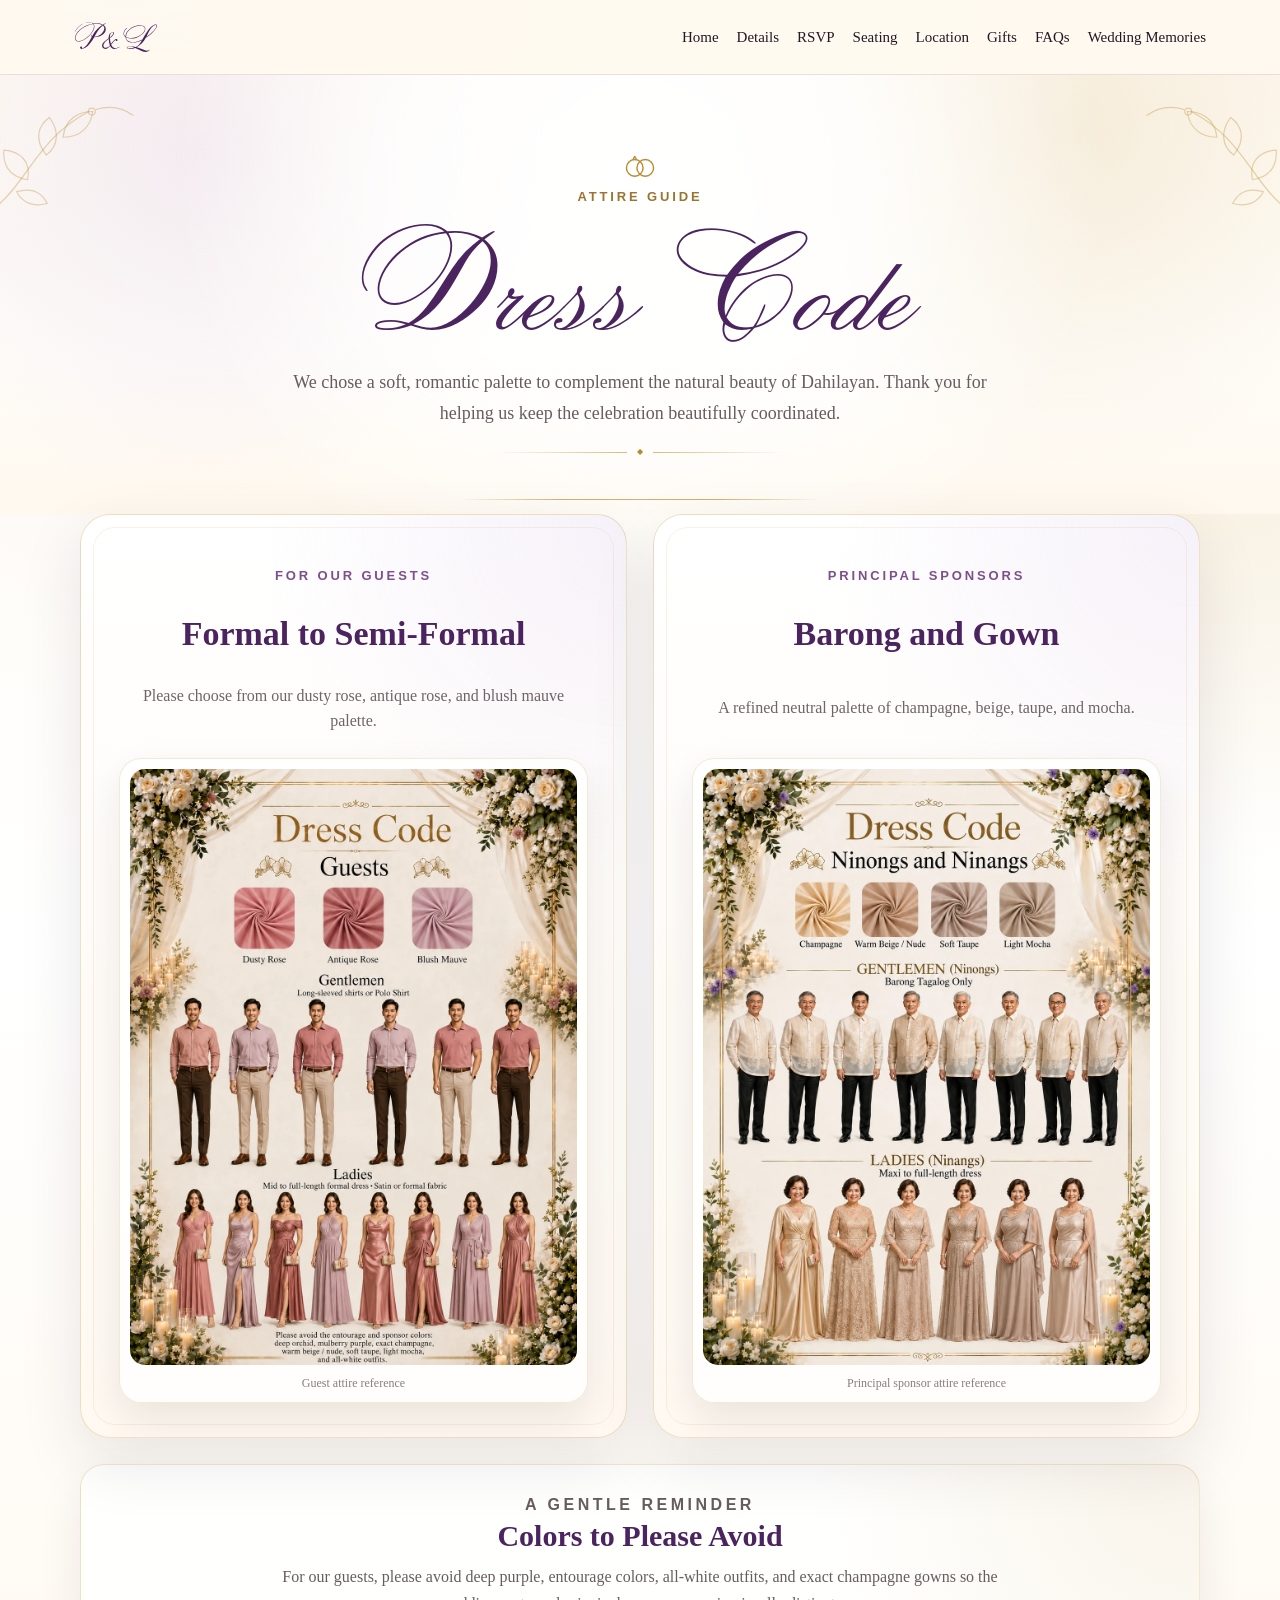
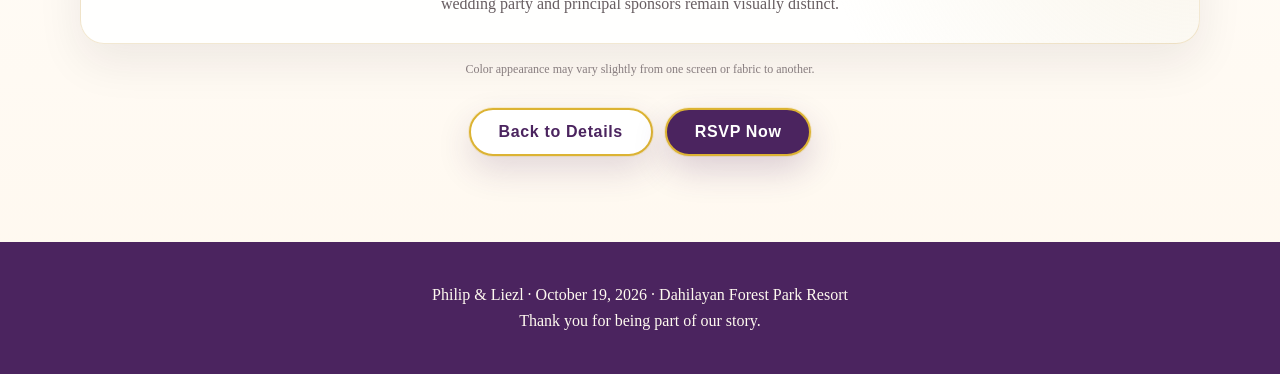
==== commit 4fe152b9: "Add Gifts navigation link to dress-code.html" ====
--- a/dress-code.html
+++ b/dress-code.html
@@ -523,6 +523,31 @@
       .site-header .dress-page-nav a:last-child {
         min-height: 36px;
         padding: 7px 8px;
+      }
+    }
+
+  
+    @media (min-width: 861px) {
+      .site-header .nav-links a {
+        position: relative;
+        text-decoration: none !important;
+      }
+
+      .site-header .nav-links a::after {
+        content: "";
+        position: absolute;
+        left: 0;
+        right: 0;
+        bottom: -5px;
+        height: 2px;
+        background: #7d4f8d;
+        transform: scaleX(0);
+        transform-origin: center;
+        transition: transform 0.2s ease;
+      }
+
+      .site-header .nav-links a:hover::after {
+        transform: scaleX(1);
       }
     }
 
@@ -541,6 +566,7 @@
         <a href="index.html#rsvp">RSVP</a>
         <a href="index.html#seating">Seating</a>
         <a href="index.html#location">Location</a>
+        <a href="gifts.html">Gifts</a>
         <a href="index.html#faqs">FAQs</a>
         <a href="index.html#gallery">Wedding Memories</a>
       </div>
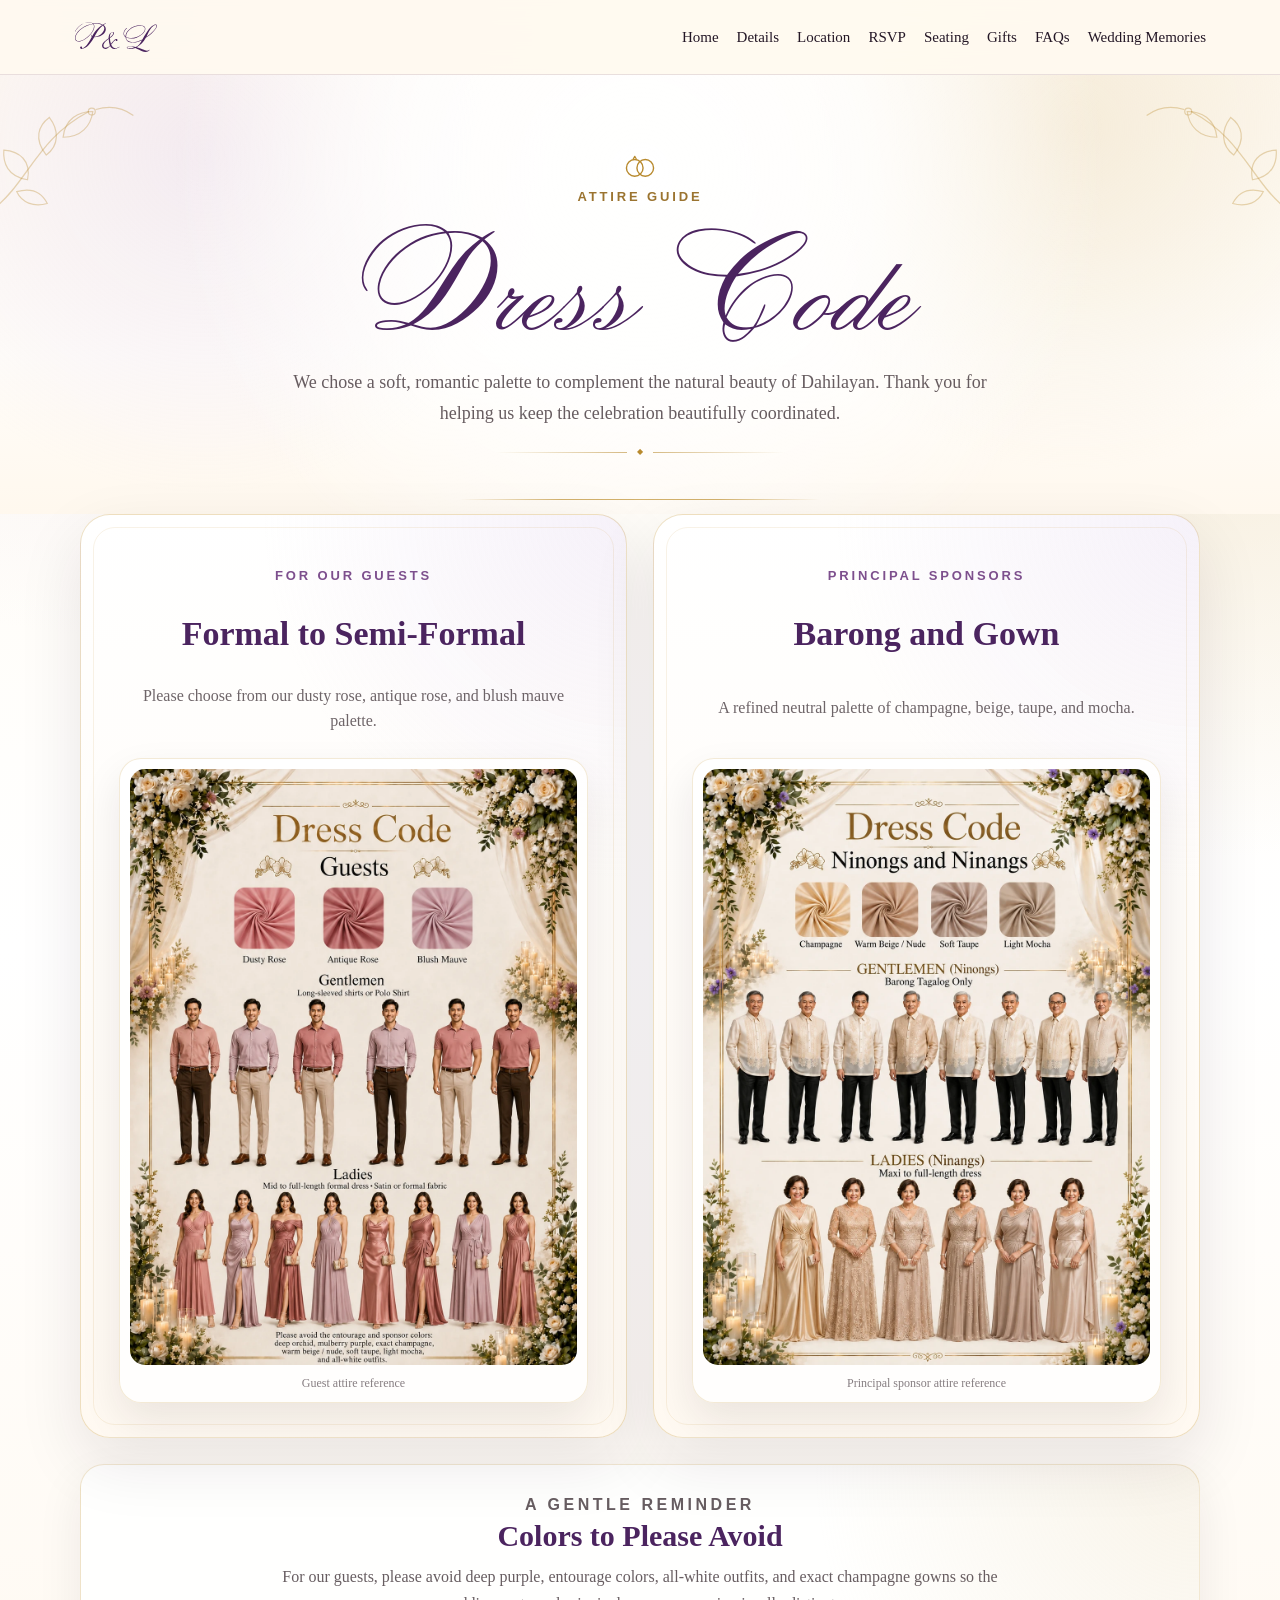
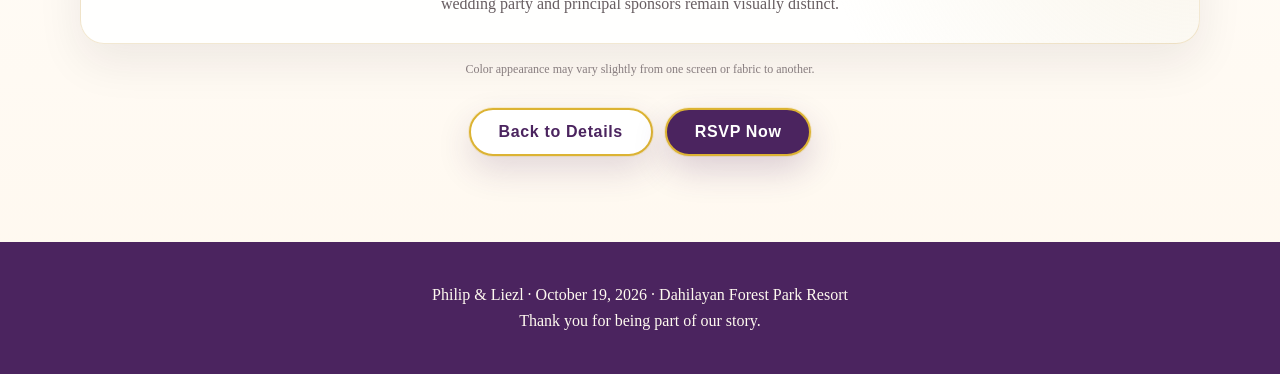
==== commit 5bd96210: "Move Location after Details in navigation" ====
--- a/dress-code.html
+++ b/dress-code.html
@@ -563,9 +563,9 @@
       <div class="nav-links">
         <a href="index.html#home">Home</a>
         <a href="index.html#details">Details</a>
+        <a href="index.html#location">Location</a>
         <a href="index.html#rsvp">RSVP</a>
         <a href="index.html#seating">Seating</a>
-        <a href="index.html#location">Location</a>
         <a href="gifts.html">Gifts</a>
         <a href="index.html#faqs">FAQs</a>
         <a href="index.html#gallery">Wedding Memories</a>
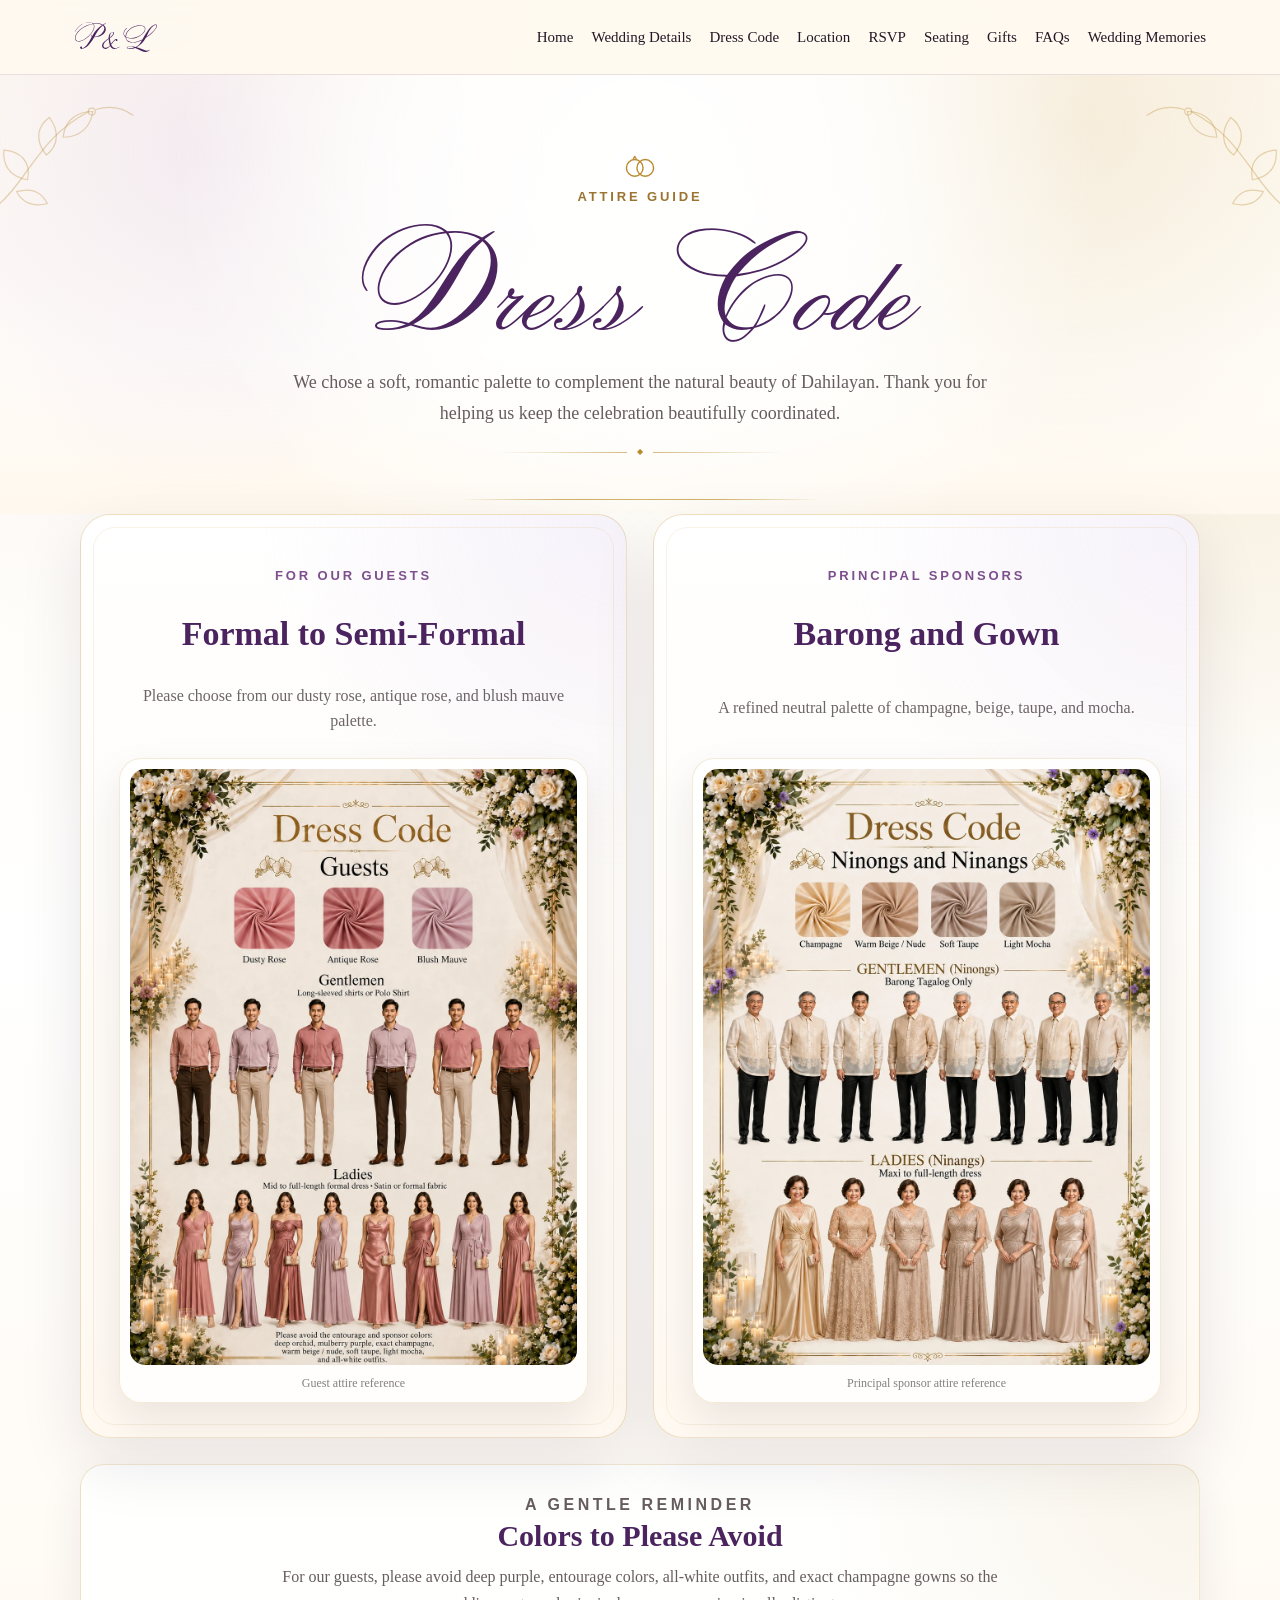
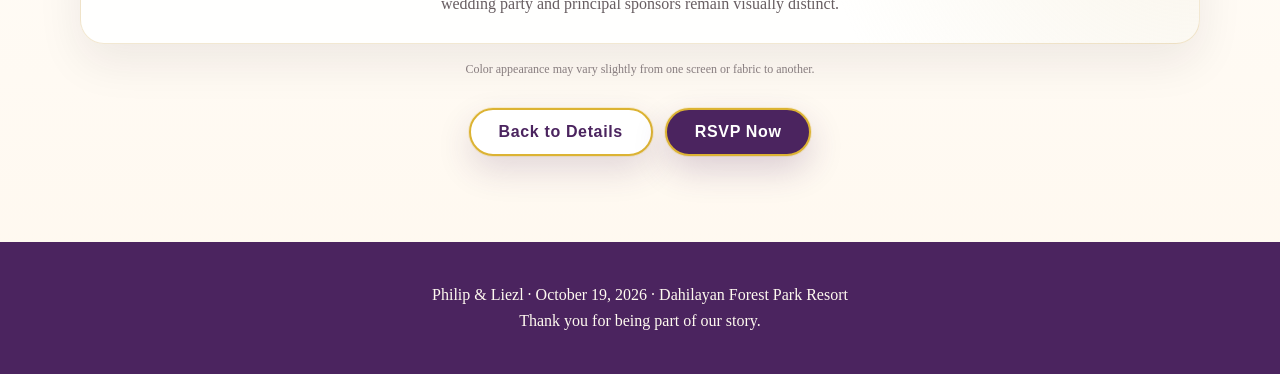
==== commit e4d5e30b: "Update navigation with Wedding Details and Dress Code" ====
--- a/dress-code.html
+++ b/dress-code.html
@@ -562,7 +562,8 @@
       <button class="menu-toggle" aria-label="Open menu">☰</button>
       <div class="nav-links">
         <a href="index.html#home">Home</a>
-        <a href="index.html#details">Details</a>
+        <a href="wedding-details.html">Wedding Details</a>
+        <a href="dress-code.html">Dress Code</a>
         <a href="index.html#location">Location</a>
         <a href="index.html#rsvp">RSVP</a>
         <a href="index.html#seating">Seating</a>
--- a/styles.css
+++ b/styles.css
@@ -961,3 +961,251 @@
     background-attachment: scroll !important;
   }
 }
+
+
+/* Compact Wedding Day Guide-style weather panel inside the homepage FAQ */
+.faq-weather-panel {
+  margin-top: 18px;
+  padding: 24px 26px;
+  border-radius: 24px;
+  background:
+    radial-gradient(circle at 50% 0%, rgba(217,198,232,.20), transparent 38%),
+    linear-gradient(180deg, #ffffff, #fff8ee);
+  border: 1px solid rgba(194,148,69,.26);
+  box-shadow: 0 16px 38px rgba(36,23,38,.08);
+}
+
+.faq-weather-kicker {
+  margin: 0 0 6px !important;
+  color: var(--orchid);
+  font-family: Arial, sans-serif;
+  font-size: 11px !important;
+  font-weight: 700;
+  letter-spacing: .16em;
+  line-height: 1.4 !important;
+  text-transform: uppercase;
+}
+
+.faq-weather-panel h3 {
+  margin: 0;
+  color: var(--deep-purple);
+  font-size: 22px;
+  line-height: 1.2;
+}
+
+.faq-weather-grid {
+  display: grid;
+  grid-template-columns: minmax(0,1fr) minmax(280px,.92fr);
+  gap: 18px;
+  align-items: stretch;
+  margin-top: 15px;
+}
+
+.faq-weather-reminder-copy {
+  position: relative;
+  display: grid;
+  grid-template-columns: 62px minmax(0,1fr);
+  gap: 15px;
+  align-items: center;
+  padding: 18px 20px 18px 18px;
+  border-radius: 18px;
+  overflow: hidden;
+  background:
+    radial-gradient(circle at 7% 50%, rgba(125,79,141,.14), transparent 34%),
+    rgba(239,226,200,.34);
+  border: 1px solid rgba(125,79,141,.15);
+  text-align: left;
+}
+
+.faq-weather-reminder-copy::after {
+  content: "";
+  position: absolute;
+  top: 14px;
+  bottom: 14px;
+  left: 0;
+  width: 3px;
+  border-radius: 0 999px 999px 0;
+  background: linear-gradient(180deg,#9b73a9,#6e3f80);
+  opacity: .88;
+}
+
+.faq-weather-reminder-icon {
+  width: 58px;
+  height: 58px;
+  display: grid;
+  place-items: center;
+  border-radius: 50%;
+  color: #704080;
+  background:
+    radial-gradient(circle at 35% 28%, rgba(255,255,255,.92), rgba(235,222,241,.88) 55%, rgba(217,198,232,.72));
+  border: 1px solid rgba(112,64,128,.22);
+  box-shadow:
+    0 9px 22px rgba(75,36,95,.11),
+    inset 0 0 0 4px rgba(255,255,255,.46);
+}
+
+.faq-weather-reminder-icon svg {
+  width: 42px;
+  height: 42px;
+  overflow: visible;
+}
+
+.faq-weather-reminder-icon circle,
+.faq-weather-reminder-icon path {
+  stroke: currentColor;
+  stroke-width: 2.1;
+  stroke-linecap: round;
+  stroke-linejoin: round;
+}
+
+.faq-weather-reminder-icon circle {
+  stroke-width: 1.35;
+  opacity: .42;
+}
+
+.faq-weather-reminder-icon .faq-weather-reminder-spark {
+  fill: rgba(125,79,141,.16);
+  stroke-width: 1.5;
+}
+
+.faq-weather-reminder-copy p {
+  margin: 0 !important;
+  font-size: 15px !important;
+  line-height: 1.6 !important;
+}
+
+.faq-live-weather-card {
+  min-height: 150px;
+  padding: 17px;
+  border-radius: 18px;
+  background: rgba(255,255,255,.82);
+  border: 1px solid rgba(194,148,69,.24);
+  box-shadow: 0 10px 26px rgba(36,23,38,.06);
+}
+
+.faq-live-weather-top {
+  display: flex;
+  justify-content: space-between;
+  gap: 14px;
+  align-items: center;
+  margin-bottom: 13px;
+}
+
+.faq-live-weather-label {
+  margin: 0 0 3px !important;
+  color: var(--orchid);
+  font-family: Arial, sans-serif;
+  font-size: 10px !important;
+  font-weight: 700;
+  letter-spacing: .14em;
+  line-height: 1.4 !important;
+  text-transform: uppercase;
+}
+
+.faq-live-weather-condition {
+  margin: 0 !important;
+  font-size: 14px !important;
+  line-height: 1.4 !important;
+  color: rgba(60,47,53,.78);
+}
+
+.faq-live-weather-temp {
+  flex: 0 0 auto;
+  font-size: clamp(31px,4vw,40px);
+  line-height: 1;
+  font-weight: 700;
+  color: var(--deep-purple);
+  white-space: nowrap;
+}
+
+.faq-live-weather-days {
+  display: grid;
+  grid-template-columns: repeat(3,minmax(0,1fr));
+  gap: 7px;
+}
+
+.faq-live-weather-day {
+  padding: 8px 6px;
+  border-radius: 11px;
+  background: rgba(239,226,200,.30);
+  text-align: center;
+}
+
+.faq-live-weather-day strong,
+.faq-live-weather-day span {
+  display: block;
+}
+
+.faq-live-weather-day strong {
+  margin-bottom: 2px;
+  font-size: 11px;
+  color: var(--deep-purple);
+}
+
+.faq-live-weather-day span {
+  font-size: 11px;
+  line-height: 1.4;
+  color: rgba(60,47,53,.76);
+}
+
+.faq-live-weather-status {
+  margin: 3px 0 0 !important;
+  font-size: 11px !important;
+  line-height: 1.4 !important;
+  color: rgba(60,47,53,.66);
+}
+
+@media (max-width: 760px) {
+  .faq-weather-panel {
+    padding: 20px 18px;
+  }
+
+  .faq-weather-grid {
+    grid-template-columns: 1fr;
+  }
+
+  .faq-weather-reminder-copy {
+    grid-template-columns: 56px minmax(0,1fr);
+    gap: 13px;
+    padding: 16px 16px 16px 14px;
+  }
+
+  .faq-weather-reminder-icon {
+    width: 52px;
+    height: 52px;
+  }
+
+  .faq-weather-reminder-icon svg {
+    width: 38px;
+    height: 38px;
+  }
+}
+
+@media (max-width: 460px) {
+  .faq-live-weather-days {
+    grid-template-columns: 1fr;
+  }
+
+  .faq-live-weather-day {
+    display: grid;
+    grid-template-columns: 1fr 1fr;
+    align-items: center;
+    text-align: left;
+    padding: 9px 10px;
+  }
+
+  .faq-live-weather-day strong {
+    margin: 0;
+  }
+
+  .faq-live-weather-day span {
+    text-align: right;
+  }
+
+  .faq-live-weather-day span + span {
+    grid-column: 1 / -1;
+    margin-top: 2px;
+    text-align: left;
+  }
+}
+
